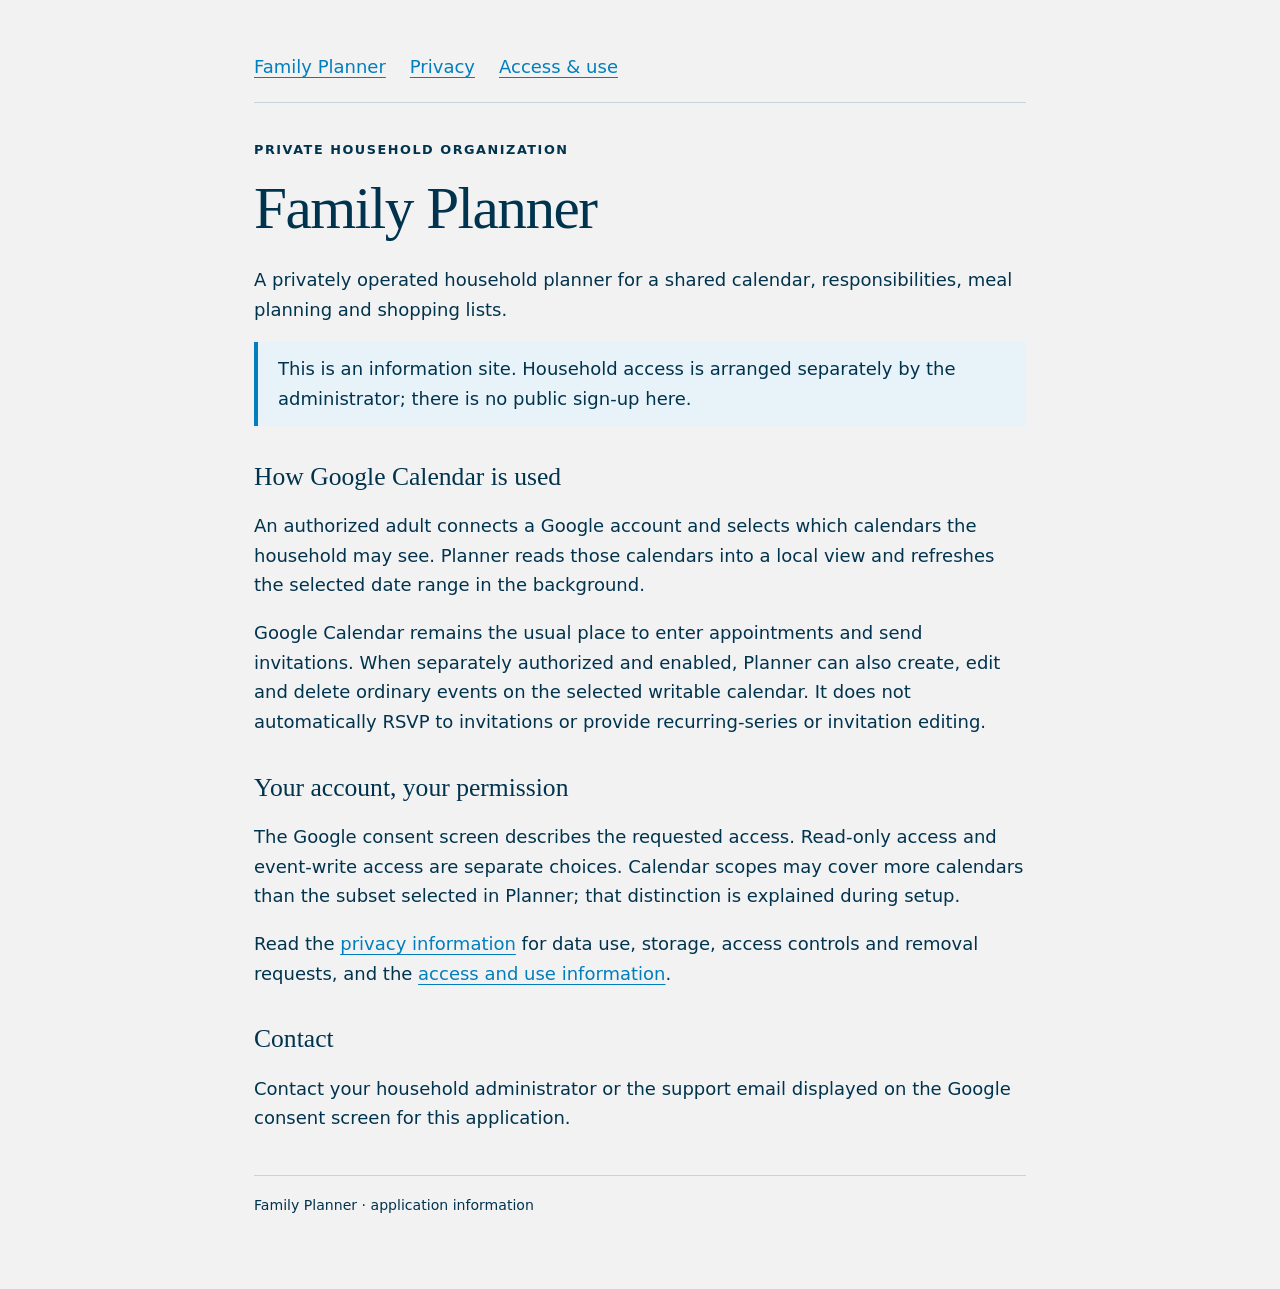
==== family-planner/index.html @ 6f7db1ef "Add public Planner OAuth information and privacy pages" ====
<!doctype html>
<html lang="en">
<head>
<meta charset="utf-8">
<meta name="viewport" content="width=device-width,initial-scale=1">
<meta name="robots" content="noindex">
<title>Family Planner</title>
<link rel="stylesheet" href="info.css">
</head>
<body>
<main>
<nav aria-label="App information"><a href="./">Family Planner</a><a href="privacy.html">Privacy</a><a href="use.html">Access &amp; use</a>
</nav>
<p class="eyebrow">Private household organization</p>
<h1>Family Planner</h1>
<p>A privately operated household planner for a shared calendar, responsibilities, meal planning and shopping lists.</p>
<p class="note">This is an information site. Household access is arranged separately by the administrator; there is no public sign-up here.</p>
<h2>How Google Calendar is used</h2>
<p>An authorized adult connects a Google account and selects which calendars the household may see. Planner reads those calendars into a local view and refreshes the selected date range in the background.</p>
<p>Google Calendar remains the usual place to enter appointments and send invitations. When separately authorized and enabled, Planner can also create, edit and delete ordinary events on the selected writable calendar. It does not automatically RSVP to invitations or provide recurring-series or invitation editing.</p>
<h2>Your account, your permission</h2>
<p>The Google consent screen describes the requested access. Read-only access and event-write access are separate choices. Calendar scopes may cover more calendars than the subset selected in Planner; that distinction is explained during setup.</p>
<p>Read the <a href="privacy.html">privacy information</a> for data use, storage, access controls and removal requests, and the <a href="use.html">access and use information</a>.</p>
<h2>Contact</h2>
<p>Contact your household administrator or the support email displayed on the Google consent screen for this application.</p>
<footer>Family Planner · application information</footer>
</main>
</body>
</html>
---- family-planner/info.css ----
* {
  box-sizing:border-box
}
body {
  margin:0;
  background:#f2f2f2;
  color:#00334d;
  font:18px/1.65 system-ui,sans-serif
}
main {
  max-width:820px;
  margin:0 auto;
  padding:52px 24px 72px
}
nav {
  display:flex;
  flex-wrap:wrap;
  gap:12px 24px;
  border-bottom:1px solid #c3d5df;
  padding-bottom:20px;
  margin-bottom:36px
}
a {
  color:#007ebd;
  text-underline-offset:4px
}
a:focus-visible {
  outline:3px solid #c47932;
  outline-offset:5px
}
h1 {
  font:clamp(2.5rem,7vw,3.7rem)/1.1 Georgia,serif;
  letter-spacing:-.025em;
  margin:16px 0 24px
}
h2 {
  font:1.6rem/1.3 Georgia,serif;
  margin:34px 0 12px
}
p,li {
  max-width:68ch
}
li+li {
  margin-top:8px
}
.eyebrow {
  font-size:.8rem;
  font-weight:750;
  letter-spacing:.12em;
  text-transform:uppercase
}
.note {
  border-left:4px solid #007ebd;
  padding:12px 20px;
  background:#e7f3f9
}
footer {
  font-size:.88rem;
  border-top:1px solid #c3d5df;
  margin-top:42px;
  padding-top:18px
}
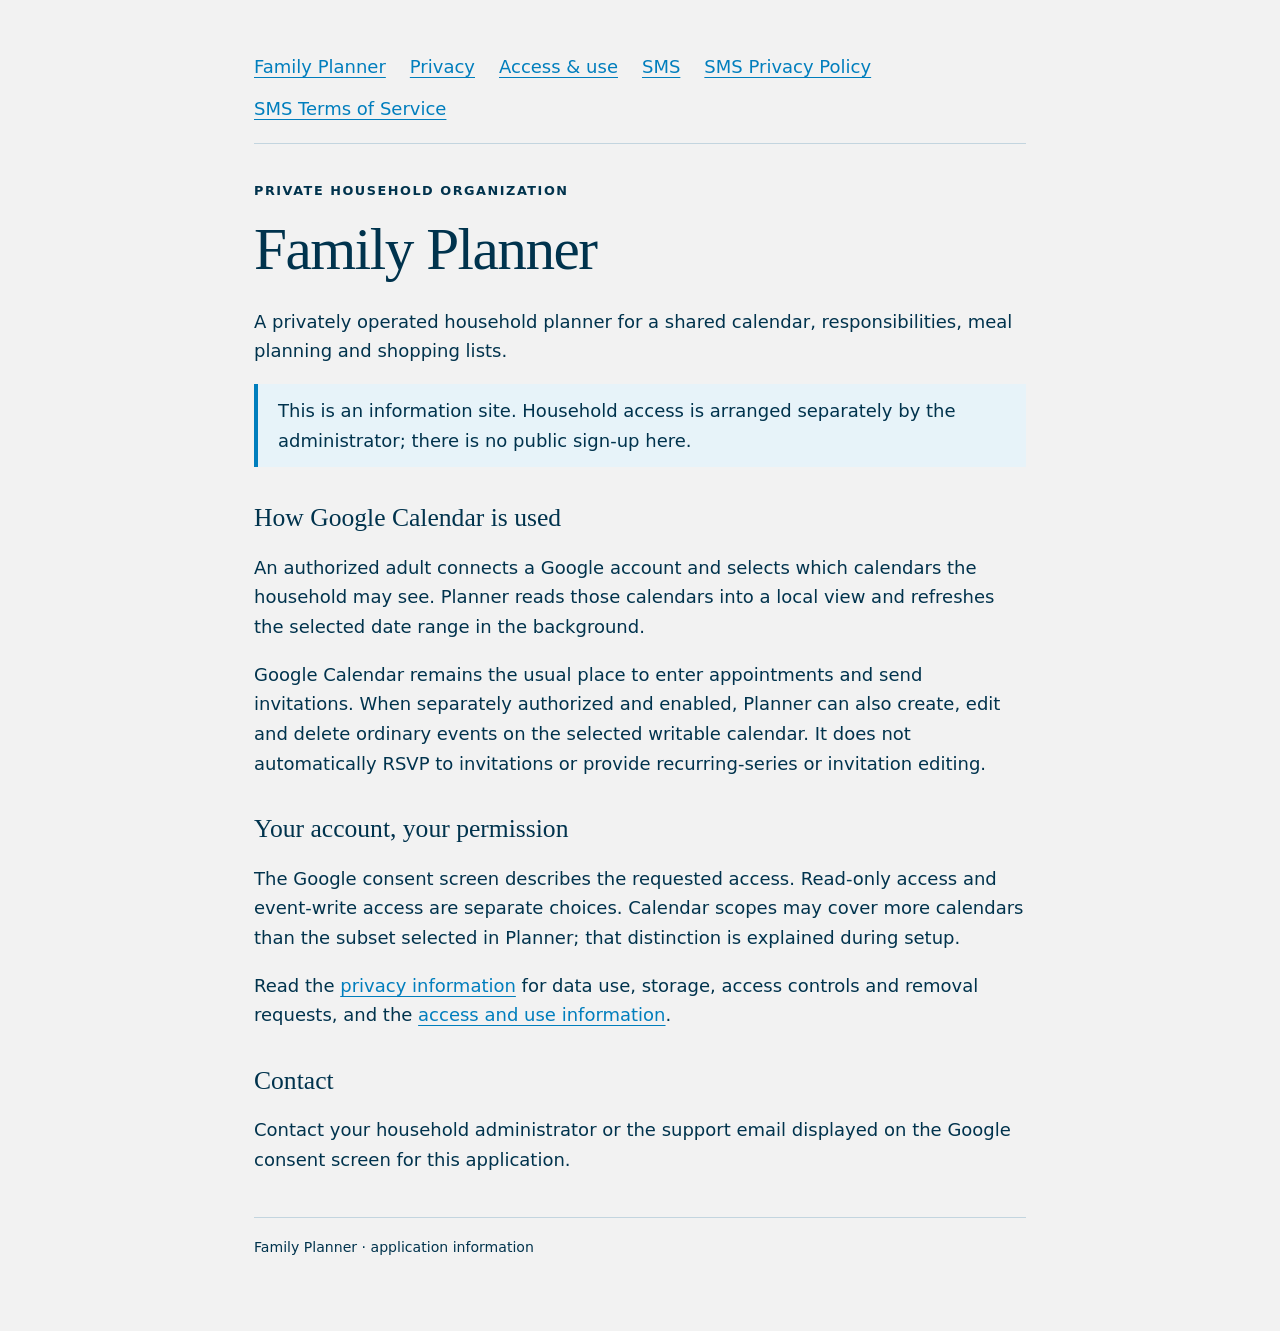
==== commit 89339d4d: "Add Planner SMS program terms and privacy information" ====
--- a/family-planner/index.html
+++ b/family-planner/index.html
@@ -10,7 +10,7 @@
 <body>
 <main>
 <nav aria-label="App information"><a href="./">Family Planner</a><a href="privacy.html">Privacy</a><a href="use.html">Access &amp; use</a>
-</nav>
+<a href="sms.html">SMS</a><a href="sms-privacy.html">SMS Privacy Policy</a><a href="sms-terms.html">SMS Terms of Service</a></nav>
 <p class="eyebrow">Private household organization</p>
 <h1>Family Planner</h1>
 <p>A privately operated household planner for a shared calendar, responsibilities, meal planning and shopping lists.</p>
